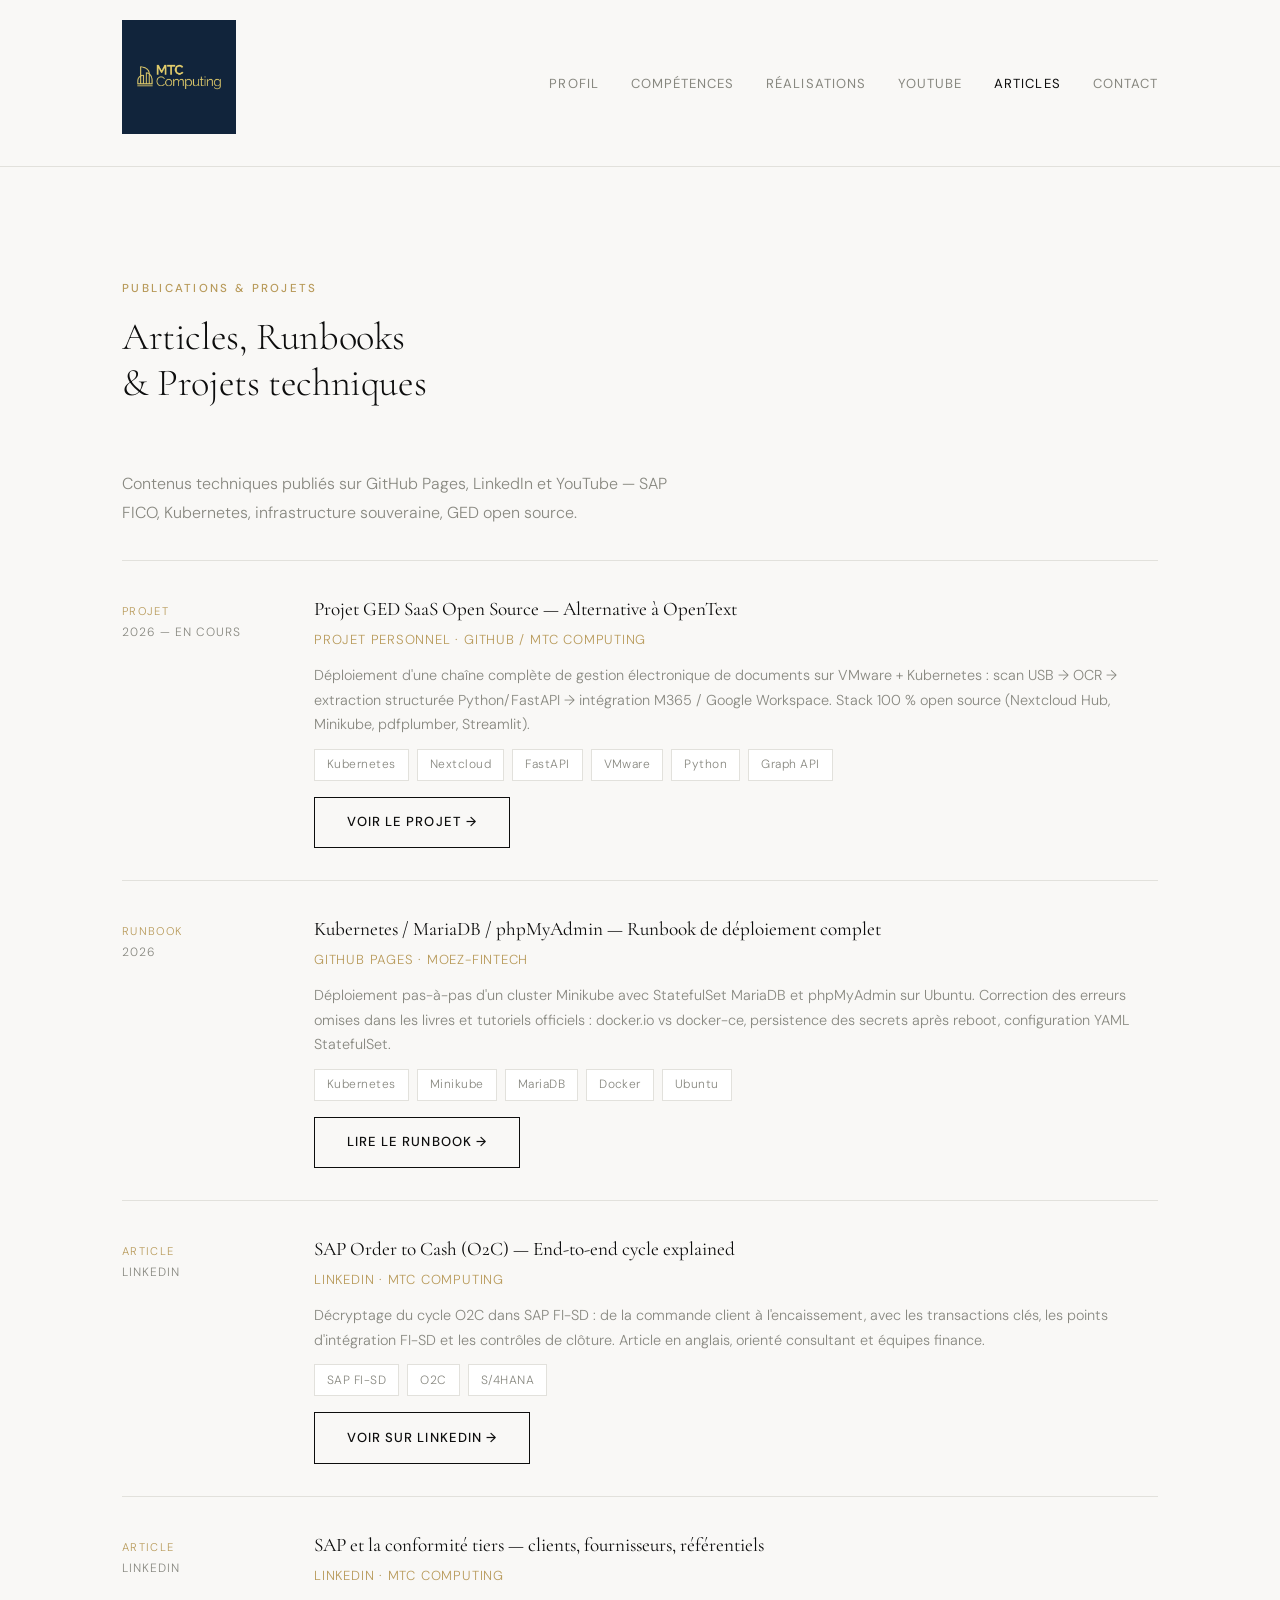
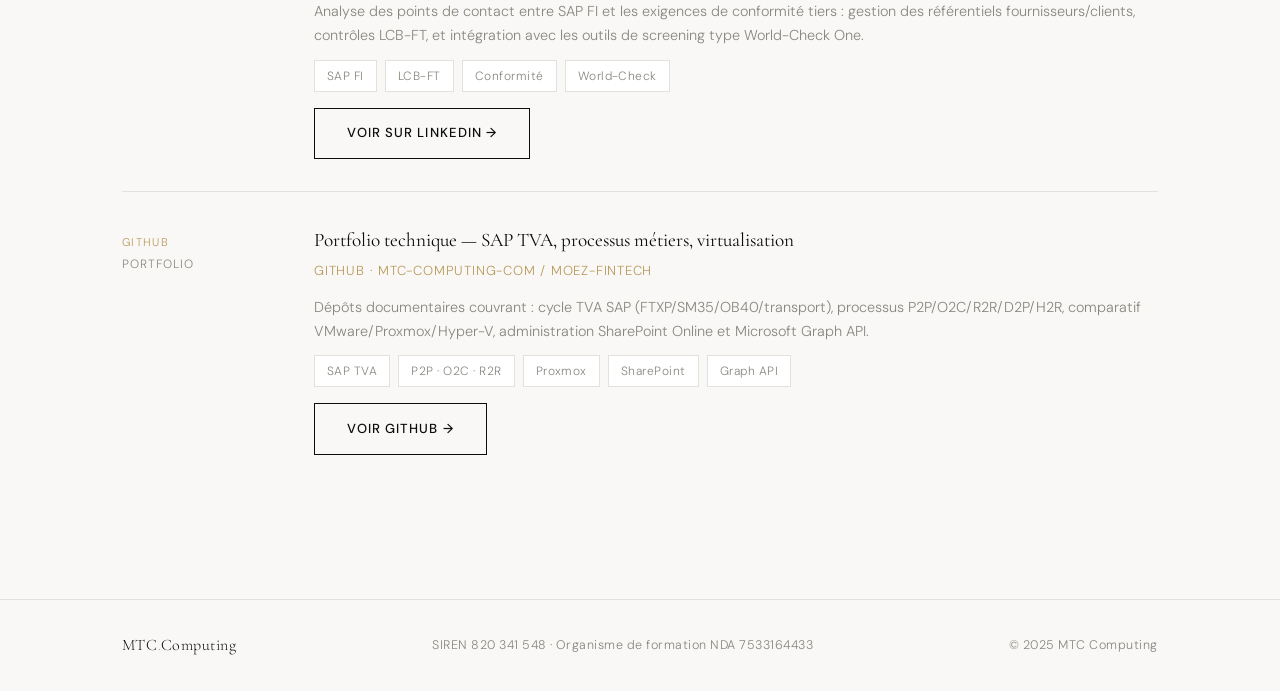
==== articles.html @ 4ebf4333 "Add files via upload" ====
<!DOCTYPE html>
<html lang="fr">
<head>
  <meta charset="UTF-8" />
  <meta name="viewport" content="width=device-width, initial-scale=1.0" />
  <title>Articles & Projets — MTC Computing</title>
  <meta name="description" content="Articles techniques, runbooks et projets open source publiés par Moez L'Agha — SAP FICO, Kubernetes, infrastructure, GED." />
  <link rel="stylesheet" href="styles.css" />
</head>
<body>

<nav>
  <div class="nav-inner">
    <a href="index.html" class="nav-logo">
      <img src="assets/LOGO.png" alt="MTC Computing" style="height:114px;width:auto;" />
    </a>
    <ul class="nav-links">
      <li><a href="index.html#about">Profil</a></li>
      <li><a href="index.html#competences">Compétences</a></li>
      <li><a href="index.html#experience">Réalisations</a></li>
      <li><a href="index.html#content">YouTube</a></li>
      <li><a href="articles.html" class="active">Articles</a></li>
      <li><a href="contact.html">Contact</a></li>
    </ul>
  </div>
</nav>

<section style="padding: var(--space-xl) 0 var(--space-md);">
  <div class="container">
    <p class="section-label">Publications & Projets</p>
    <h1 class="section-title">Articles, Runbooks<br/>&amp; Projets techniques</h1>
    <p style="color: var(--muted); font-size: 1rem; max-width: 560px; line-height: 1.8;">
      Contenus techniques publiés sur GitHub Pages, LinkedIn et YouTube —
      SAP FICO, Kubernetes, infrastructure souveraine, GED open source.
    </p>
  </div>
</section>

<section style="padding: 0 0 var(--space-xl);">
  <div class="container">
    <ul class="exp-list">

      <!-- Projet GED -->
      <li class="exp-item">
        <div class="exp-date" style="padding-top:0.5rem;">
          <span style="font-size:0.7rem; letter-spacing:0.12em; text-transform:uppercase; color:var(--accent);">Projet</span><br/>
          <span style="color:var(--muted); font-size:0.75rem;">2026 — en cours</span>
        </div>
        <div class="exp-body">
          <div class="exp-body-title">
            <a href="mtc-ged-projet.html" style="color:var(--fg); text-decoration:none;">
              Projet GED SaaS Open Source — Alternative à OpenText
            </a>
          </div>
          <div class="exp-body-company">Projet personnel · GitHub / MTC Computing</div>
          <div class="exp-body-desc">
            Déploiement d'une chaîne complète de gestion électronique de documents sur VMware + Kubernetes :
            scan USB → OCR → extraction structurée Python/FastAPI → intégration M365 / Google Workspace.
            Stack 100 % open source (Nextcloud Hub, Minikube, pdfplumber, Streamlit).
          </div>
          <div style="margin-top:0.75rem; display:flex; gap:0.5rem; flex-wrap:wrap;">
            <span class="tag">Kubernetes</span>
            <span class="tag">Nextcloud</span>
            <span class="tag">FastAPI</span>
            <span class="tag">VMware</span>
            <span class="tag">Python</span>
            <span class="tag">Graph API</span>
          </div>
          <a href="mtc-ged-projet.html" class="btn btn-outline" style="margin-top:1rem; display:inline-flex;">
            Voir le projet →
          </a>
        </div>
      </li>

      <!-- Runbook Kubernetes -->
      <li class="exp-item">
        <div class="exp-date" style="padding-top:0.5rem;">
          <span style="font-size:0.7rem; letter-spacing:0.12em; text-transform:uppercase; color:var(--accent);">Runbook</span><br/>
          <span style="color:var(--muted); font-size:0.75rem;">2026</span>
        </div>
        <div class="exp-body">
          <div class="exp-body-title">
            <a href="https://moez-fintech.github.io/K8s/runbook-K8s.html" target="_blank" rel="noopener" style="color:var(--fg); text-decoration:none;">
              Kubernetes / MariaDB / phpMyAdmin — Runbook de déploiement complet
            </a>
          </div>
          <div class="exp-body-company">GitHub Pages · Moez-FinTech</div>
          <div class="exp-body-desc">
            Déploiement pas-à-pas d'un cluster Minikube avec StatefulSet MariaDB et phpMyAdmin
            sur Ubuntu. Correction des erreurs omises dans les livres et tutoriels officiels :
            docker.io vs docker-ce, persistence des secrets après reboot, configuration YAML StatefulSet.
          </div>
          <div style="margin-top:0.75rem; display:flex; gap:0.5rem; flex-wrap:wrap;">
            <span class="tag">Kubernetes</span>
            <span class="tag">Minikube</span>
            <span class="tag">MariaDB</span>
            <span class="tag">Docker</span>
            <span class="tag">Ubuntu</span>
          </div>
          <a href="https://moez-fintech.github.io/K8s/runbook-K8s.html" target="_blank" rel="noopener" class="btn btn-outline" style="margin-top:1rem; display:inline-flex;">
            Lire le runbook →
          </a>
        </div>
      </li>

      <!-- Article LinkedIn O2C -->
      <li class="exp-item">
        <div class="exp-date" style="padding-top:0.5rem;">
          <span style="font-size:0.7rem; letter-spacing:0.12em; text-transform:uppercase; color:var(--accent);">Article</span><br/>
          <span style="color:var(--muted); font-size:0.75rem;">LinkedIn</span>
        </div>
        <div class="exp-body">
          <div class="exp-body-title">
            SAP Order to Cash (O2C) — End-to-end cycle explained
          </div>
          <div class="exp-body-company">LinkedIn · MTC Computing</div>
          <div class="exp-body-desc">
            Décryptage du cycle O2C dans SAP FI-SD : de la commande client à l'encaissement,
            avec les transactions clés, les points d'intégration FI-SD et les contrôles de clôture.
            Article en anglais, orienté consultant et équipes finance.
          </div>
          <div style="margin-top:0.75rem; display:flex; gap:0.5rem; flex-wrap:wrap;">
            <span class="tag">SAP FI-SD</span>
            <span class="tag">O2C</span>
            <span class="tag">S/4HANA</span>
          </div>
          <a href="https://www.linkedin.com/in/moez-l-agha-b020032b5" target="_blank" rel="noopener" class="btn btn-outline" style="margin-top:1rem; display:inline-flex;">
            Voir sur LinkedIn →
          </a>
        </div>
      </li>

      <!-- Article LinkedIn SAP conformité -->
      <li class="exp-item">
        <div class="exp-date" style="padding-top:0.5rem;">
          <span style="font-size:0.7rem; letter-spacing:0.12em; text-transform:uppercase; color:var(--accent);">Article</span><br/>
          <span style="color:var(--muted); font-size:0.75rem;">LinkedIn</span>
        </div>
        <div class="exp-body">
          <div class="exp-body-title">
            SAP et la conformité tiers — clients, fournisseurs, référentiels
          </div>
          <div class="exp-body-company">LinkedIn · MTC Computing</div>
          <div class="exp-body-desc">
            Analyse des points de contact entre SAP FI et les exigences de conformité tiers :
            gestion des référentiels fournisseurs/clients, contrôles LCB-FT, et intégration
            avec les outils de screening type World-Check One.
          </div>
          <div style="margin-top:0.75rem; display:flex; gap:0.5rem; flex-wrap:wrap;">
            <span class="tag">SAP FI</span>
            <span class="tag">LCB-FT</span>
            <span class="tag">Conformité</span>
            <span class="tag">World-Check</span>
          </div>
          <a href="https://www.linkedin.com/in/moez-l-agha-b020032b5" target="_blank" rel="noopener" class="btn btn-outline" style="margin-top:1rem; display:inline-flex;">
            Voir sur LinkedIn →
          </a>
        </div>
      </li>

      <!-- GitHub SAP TVA -->
      <li class="exp-item">
        <div class="exp-date" style="padding-top:0.5rem;">
          <span style="font-size:0.7rem; letter-spacing:0.12em; text-transform:uppercase; color:var(--accent);">GitHub</span><br/>
          <span style="color:var(--muted); font-size:0.75rem;">Portfolio</span>
        </div>
        <div class="exp-body">
          <div class="exp-body-title">
            <a href="https://github.com/Moez-FinTech" target="_blank" rel="noopener" style="color:var(--fg); text-decoration:none;">
              Portfolio technique — SAP TVA, processus métiers, virtualisation
            </a>
          </div>
          <div class="exp-body-company">GitHub · mtc-computing-com / Moez-FinTech</div>
          <div class="exp-body-desc">
            Dépôts documentaires couvrant : cycle TVA SAP (FTXP/SM35/OB40/transport),
            processus P2P/O2C/R2R/D2P/H2R, comparatif VMware/Proxmox/Hyper-V,
            administration SharePoint Online et Microsoft Graph API.
          </div>
          <div style="margin-top:0.75rem; display:flex; gap:0.5rem; flex-wrap:wrap;">
            <span class="tag">SAP TVA</span>
            <span class="tag">P2P · O2C · R2R</span>
            <span class="tag">Proxmox</span>
            <span class="tag">SharePoint</span>
            <span class="tag">Graph API</span>
          </div>
          <a href="https://github.com/Moez-FinTech" target="_blank" rel="noopener" class="btn btn-outline" style="margin-top:1rem; display:inline-flex;">
            Voir GitHub →
          </a>
        </div>
      </li>

    </ul>
  </div>
</section>

<footer>
  <div class="footer-inner">
    <a href="index.html" class="footer-logo">MTC<span>.</span>Computing</a>
    <span>SIREN 820 341 548 · Organisme de formation NDA 7533164433</span>
    <span>© 2025 MTC Computing</span>
  </div>
</footer>

</body>
</html>
---- styles.css ----
/* ─────────────────────────────────────────
   MTC Computing — Global Stylesheet
   Aesthetic: Editorial Minimalism
   ───────────────────────────────────────── */

@import url('https://fonts.googleapis.com/css2?family=Cormorant+Garamond:ital,wght@0,300;0,400;0,600;1,300;1,400&family=DM+Sans:wght@300;400;500&display=swap');

:root {
  --bg:      #F9F8F6;
  --fg:      #0D0D0D;
  --muted:   #888880;
  --border:  #E2E1DC;
  --accent:  #B89A5A;
  --white:   #FFFFFF;
  --card-bg: #FFFFFF;

  --serif:  'Cormorant Garamond', Georgia, serif;
  --sans:   'DM Sans', system-ui, sans-serif;

  --space-xs: 0.5rem;
  --space-sm: 1rem;
  --space-md: 2rem;
  --space-lg: 4rem;
  --space-xl: 7rem;

  --max-w: 1100px;
  --transition: 0.25s cubic-bezier(0.4,0,0.2,1);
}

*, *::before, *::after { box-sizing: border-box; margin: 0; padding: 0; }

html { scroll-behavior: smooth; }

body {
  font-family: var(--sans);
  font-weight: 300;
  font-size: 1rem;
  line-height: 1.7;
  color: var(--fg);
  background: var(--bg);
  -webkit-font-smoothing: antialiased;
}

/* ── Layout ──────────────────────────────── */
.container {
  max-width: var(--max-w);
  margin: 0 auto;
  padding: 0 var(--space-md);
}

section { padding: var(--space-xl) 0; }

/* ── Navigation ──────────────────────────── */
nav {
  position: sticky;
  top: 0;
  z-index: 100;
  background: rgba(249,248,246,0.92);
  backdrop-filter: blur(12px);
  border-bottom: 1px solid var(--border);
}

.nav-inner {
  max-width: var(--max-w);
  margin: 0 auto;
  padding: 1.25rem var(--space-md);
  display: flex;
  align-items: center;
  justify-content: space-between;
}

.nav-logo {
  font-family: var(--serif);
  font-size: 1.35rem;
  font-weight: 600;
  letter-spacing: 0.01em;
  color: var(--fg);
  text-decoration: none;
}

.nav-logo span {
  color: var(--accent);
}

.nav-links {
  display: flex;
  gap: var(--space-md);
  list-style: none;
}

.nav-links a {
  font-size: 0.82rem;
  font-weight: 400;
  letter-spacing: 0.08em;
  text-transform: uppercase;
  color: var(--muted);
  text-decoration: none;
  transition: color var(--transition);
}

.nav-links a:hover,
.nav-links a.active { color: var(--fg); }

/* ── Hero ────────────────────────────────── */
.hero {
  padding: var(--space-xl) 0;
  border-bottom: 1px solid var(--border);
}

.hero-grid {
  display: grid;
  grid-template-columns: 1fr 1fr;
  gap: var(--space-lg);
  align-items: end;
}

.hero-eyebrow {
  font-family: var(--sans);
  font-size: 0.75rem;
  font-weight: 500;
  letter-spacing: 0.15em;
  text-transform: uppercase;
  color: var(--accent);
  margin-bottom: 1.5rem;
  display: flex;
  align-items: center;
  gap: 0.75rem;
}

.hero-eyebrow::after {
  content: '';
  display: block;
  width: 32px;
  height: 1px;
  background: var(--accent);
}

.hero-title {
  font-family: var(--serif);
  font-size: clamp(2.8rem, 5vw, 4.5rem);
  font-weight: 300;
  line-height: 1.1;
  letter-spacing: -0.02em;
  margin-bottom: 1.5rem;
}

.hero-title em {
  font-style: italic;
  color: var(--muted);
}

.hero-subtitle {
  font-size: 1rem;
  font-weight: 300;
  color: var(--muted);
  max-width: 420px;
  margin-bottom: 2.5rem;
  line-height: 1.8;
}

.hero-right {
  padding-bottom: 0.5rem;
}

.hero-stats {
  display: grid;
  grid-template-columns: 1fr 1fr;
  gap: 1.5rem;
  margin-bottom: 2rem;
}

.stat {
  border-top: 1px solid var(--border);
  padding-top: 1rem;
}

.stat-number {
  font-family: var(--serif);
  font-size: 2.5rem;
  font-weight: 300;
  line-height: 1;
  margin-bottom: 0.25rem;
}

.stat-label {
  font-size: 0.78rem;
  letter-spacing: 0.06em;
  text-transform: uppercase;
  color: var(--muted);
}

.hero-tags {
  display: flex;
  flex-wrap: wrap;
  gap: 0.5rem;
}

.tag {
  font-size: 0.75rem;
  letter-spacing: 0.04em;
  padding: 0.3rem 0.75rem;
  border: 1px solid var(--border);
  color: var(--muted);
  background: var(--white);
}

/* ── Buttons ─────────────────────────────── */
.btn {
  display: inline-flex;
  align-items: center;
  gap: 0.5rem;
  font-family: var(--sans);
  font-size: 0.82rem;
  font-weight: 500;
  letter-spacing: 0.08em;
  text-transform: uppercase;
  text-decoration: none;
  padding: 0.85rem 2rem;
  transition: all var(--transition);
  cursor: pointer;
  border: none;
}

.btn-primary {
  background: var(--fg);
  color: var(--white);
}

.btn-primary:hover {
  background: #2a2a2a;
}

.btn-outline {
  background: transparent;
  color: var(--fg);
  border: 1px solid var(--fg);
}

.btn-outline:hover {
  background: var(--fg);
  color: var(--white);
}

.btn-group {
  display: flex;
  gap: 1rem;
  flex-wrap: wrap;
}

/* ── Section Labels ──────────────────────── */
.section-label {
  font-size: 0.72rem;
  font-weight: 500;
  letter-spacing: 0.2em;
  text-transform: uppercase;
  color: var(--accent);
  margin-bottom: 1rem;
}

.section-title {
  font-family: var(--serif);
  font-size: clamp(1.8rem, 3vw, 2.8rem);
  font-weight: 300;
  line-height: 1.2;
  letter-spacing: -0.01em;
  margin-bottom: var(--space-lg);
}

/* ── About ───────────────────────────────── */
.about-grid {
  display: grid;
  grid-template-columns: 1fr 1.6fr;
  gap: var(--space-lg);
  align-items: start;
}

.about-left {
  position: sticky;
  top: 6rem;
}

.about-name {
  font-family: var(--serif);
  font-size: 1.4rem;
  font-weight: 400;
  margin-bottom: 0.25rem;
}

.about-role {
  font-size: 0.82rem;
  letter-spacing: 0.08em;
  text-transform: uppercase;
  color: var(--accent);
  margin-bottom: 1.5rem;
}

.about-photo-placeholder {
  width: 100%;
  aspect-ratio: 3/4;
  background: var(--border);
  display: flex;
  align-items: center;
  justify-content: center;
  font-size: 0.75rem;
  letter-spacing: 0.1em;
  text-transform: uppercase;
  color: var(--muted);
  margin-bottom: 1.5rem;
  max-width: 260px;
}

.about-meta {
  list-style: none;
  font-size: 0.85rem;
  color: var(--muted);
  line-height: 2;
}

.about-meta li span {
  color: var(--fg);
  font-weight: 400;
}

.about-text p {
  font-size: 1.05rem;
  font-weight: 300;
  color: #333;
  margin-bottom: 1.5rem;
  line-height: 1.85;
}

.about-text p:first-child {
  font-family: var(--serif);
  font-size: 1.3rem;
  line-height: 1.6;
  color: var(--fg);
}

/* ── Skills ──────────────────────────────── */
.skills-section {
  background: var(--fg);
  color: var(--white);
}

.skills-section .section-label { color: var(--accent); }

.skills-section .section-title { color: var(--white); }

.skills-grid {
  display: grid;
  grid-template-columns: repeat(3, 1fr);
  gap: 1px;
  background: #333;
  border: 1px solid #333;
}

.skill-block {
  background: var(--fg);
  padding: 2rem;
  transition: background var(--transition);
}

.skill-block:hover {
  background: #1a1a1a;
}

.skill-block-title {
  font-family: var(--serif);
  font-size: 1.2rem;
  font-weight: 300;
  color: var(--white);
  margin-bottom: 1rem;
  padding-bottom: 0.75rem;
  border-bottom: 1px solid #333;
}

.skill-list {
  list-style: none;
  font-size: 0.82rem;
  color: #AAA;
  line-height: 2;
  letter-spacing: 0.02em;
}

.skill-list li::before {
  content: '— ';
  color: var(--accent);
}

/* ── Experience ──────────────────────────── */
.exp-list {
  list-style: none;
}

.exp-item {
  display: grid;
  grid-template-columns: 160px 1fr;
  gap: var(--space-md);
  padding: 2rem 0;
  border-top: 1px solid var(--border);
}

.exp-date {
  font-size: 0.78rem;
  letter-spacing: 0.08em;
  text-transform: uppercase;
  color: var(--muted);
  padding-top: 0.15rem;
}

.exp-body-title {
  font-family: var(--serif);
  font-size: 1.2rem;
  font-weight: 400;
  margin-bottom: 0.2rem;
}

.exp-body-company {
  font-size: 0.82rem;
  letter-spacing: 0.06em;
  text-transform: uppercase;
  color: var(--accent);
  margin-bottom: 0.75rem;
}

.exp-body-desc {
  font-size: 0.9rem;
  color: var(--muted);
  line-height: 1.7;
}

/* ── YouTube CTA ─────────────────────────── */
.youtube-section {
  background: var(--white);
  border-top: 1px solid var(--border);
  border-bottom: 1px solid var(--border);
}

.youtube-inner {
  display: grid;
  grid-template-columns: 1fr 1fr;
  gap: var(--space-lg);
  align-items: center;
}

.youtube-text .section-title { margin-bottom: 1rem; }

.youtube-desc {
  font-size: 1rem;
  color: var(--muted);
  margin-bottom: 2rem;
  line-height: 1.8;
}

.youtube-visual {
  background: #0D0D0D;
  aspect-ratio: 16/9;
  display: flex;
  align-items: center;
  justify-content: center;
  position: relative;
  overflow: hidden;
}

.play-btn {
  width: 64px;
  height: 64px;
  border: 2px solid rgba(255,255,255,0.6);
  border-radius: 50%;
  display: flex;
  align-items: center;
  justify-content: center;
  color: rgba(255,255,255,0.8);
  font-size: 1.4rem;
  transition: all var(--transition);
  cursor: pointer;
}

.play-btn:hover {
  border-color: var(--accent);
  color: var(--accent);
  transform: scale(1.05);
}

.youtube-label {
  position: absolute;
  bottom: 1rem;
  left: 1rem;
  font-size: 0.75rem;
  letter-spacing: 0.12em;
  text-transform: uppercase;
  color: rgba(255,255,255,0.5);
}

/* ── Contact Section (on index) ──────────── */
.contact-strip {
  background: var(--bg);
  text-align: center;
}

.contact-strip .section-title {
  margin-bottom: 0.75rem;
}

.contact-strip p {
  font-size: 1rem;
  color: var(--muted);
  margin-bottom: 2.5rem;
}

/* ── Contact Page ────────────────────────── */
.contact-page-grid {
  display: grid;
  grid-template-columns: 1fr 1.4fr;
  gap: var(--space-lg);
  align-items: start;
}

.contact-info-title {
  font-family: var(--serif);
  font-size: 1rem;
  font-weight: 400;
  margin-bottom: 1.5rem;
}

.contact-info-list {
  list-style: none;
  font-size: 0.88rem;
  color: var(--muted);
  line-height: 2.5;
}

.contact-info-list a {
  color: var(--fg);
  text-decoration: none;
  transition: color var(--transition);
}

.contact-info-list a:hover { color: var(--accent); }

.contact-info-list .info-label {
  display: block;
  font-size: 0.7rem;
  letter-spacing: 0.15em;
  text-transform: uppercase;
  color: var(--accent);
  margin-bottom: 0;
  line-height: 1;
}

.contact-divider {
  height: 1px;
  background: var(--border);
  margin: 2rem 0;
}

.social-links {
  display: flex;
  flex-direction: column;
  gap: 1rem;
}

.social-link {
  display: flex;
  align-items: center;
  gap: 0.75rem;
  font-size: 0.85rem;
  color: var(--fg);
  text-decoration: none;
  padding: 0.75rem 1rem;
  border: 1px solid var(--border);
  transition: all var(--transition);
}

.social-link:hover {
  border-color: var(--fg);
  background: var(--fg);
  color: var(--white);
}

.social-link svg {
  width: 18px;
  height: 18px;
  flex-shrink: 0;
}

/* Contact Form */
.contact-form {
  display: flex;
  flex-direction: column;
  gap: 1.5rem;
}

.form-group {
  display: flex;
  flex-direction: column;
  gap: 0.4rem;
}

.form-group label {
  font-size: 0.72rem;
  letter-spacing: 0.15em;
  text-transform: uppercase;
  color: var(--muted);
}

.form-group input,
.form-group select,
.form-group textarea {
  font-family: var(--sans);
  font-size: 0.95rem;
  font-weight: 300;
  color: var(--fg);
  background: var(--white);
  border: 1px solid var(--border);
  padding: 0.85rem 1rem;
  outline: none;
  transition: border-color var(--transition);
  width: 100%;
  resize: vertical;
}

.form-group input:focus,
.form-group select:focus,
.form-group textarea:focus {
  border-color: var(--fg);
}

.form-row {
  display: grid;
  grid-template-columns: 1fr 1fr;
  gap: 1.5rem;
}

/* ── Footer ──────────────────────────────── */
footer {
  border-top: 1px solid var(--border);
  padding: 2rem 0;
}

.footer-inner {
  max-width: var(--max-w);
  margin: 0 auto;
  padding: 0 var(--space-md);
  display: flex;
  justify-content: space-between;
  align-items: center;
  font-size: 0.78rem;
  color: var(--muted);
  letter-spacing: 0.04em;
}

.footer-logo {
  font-family: var(--serif);
  font-size: 1rem;
  color: var(--fg);
  text-decoration: none;
}

.footer-logo span { color: var(--accent); }

/* ── Animations ──────────────────────────── */
@keyframes fadeUp {
  from { opacity: 0; transform: translateY(24px); }
  to   { opacity: 1; transform: translateY(0); }
}

.fade-up {
  animation: fadeUp 0.7s ease forwards;
}

.fade-up-d1 { animation-delay: 0.1s; opacity: 0; }
.fade-up-d2 { animation-delay: 0.2s; opacity: 0; }
.fade-up-d3 { animation-delay: 0.35s; opacity: 0; }
.fade-up-d4 { animation-delay: 0.5s; opacity: 0; }

/* ── Responsive ──────────────────────────── */
@media (max-width: 900px) {
  .hero-grid,
  .about-grid,
  .youtube-inner,
  .contact-page-grid { grid-template-columns: 1fr; }

  .skills-grid { grid-template-columns: 1fr 1fr; }

  .exp-item { grid-template-columns: 1fr; gap: 0.5rem; }

  .about-left { position: static; }

  .about-photo-placeholder { max-width: 180px; }
}

@media (max-width: 600px) {
  :root { --space-xl: 4rem; --space-lg: 2.5rem; }

  .skills-grid { grid-template-columns: 1fr; }

  .form-row { grid-template-columns: 1fr; }

  .footer-inner { flex-direction: column; gap: 0.75rem; text-align: center; }

  .nav-links { display: none; }
}
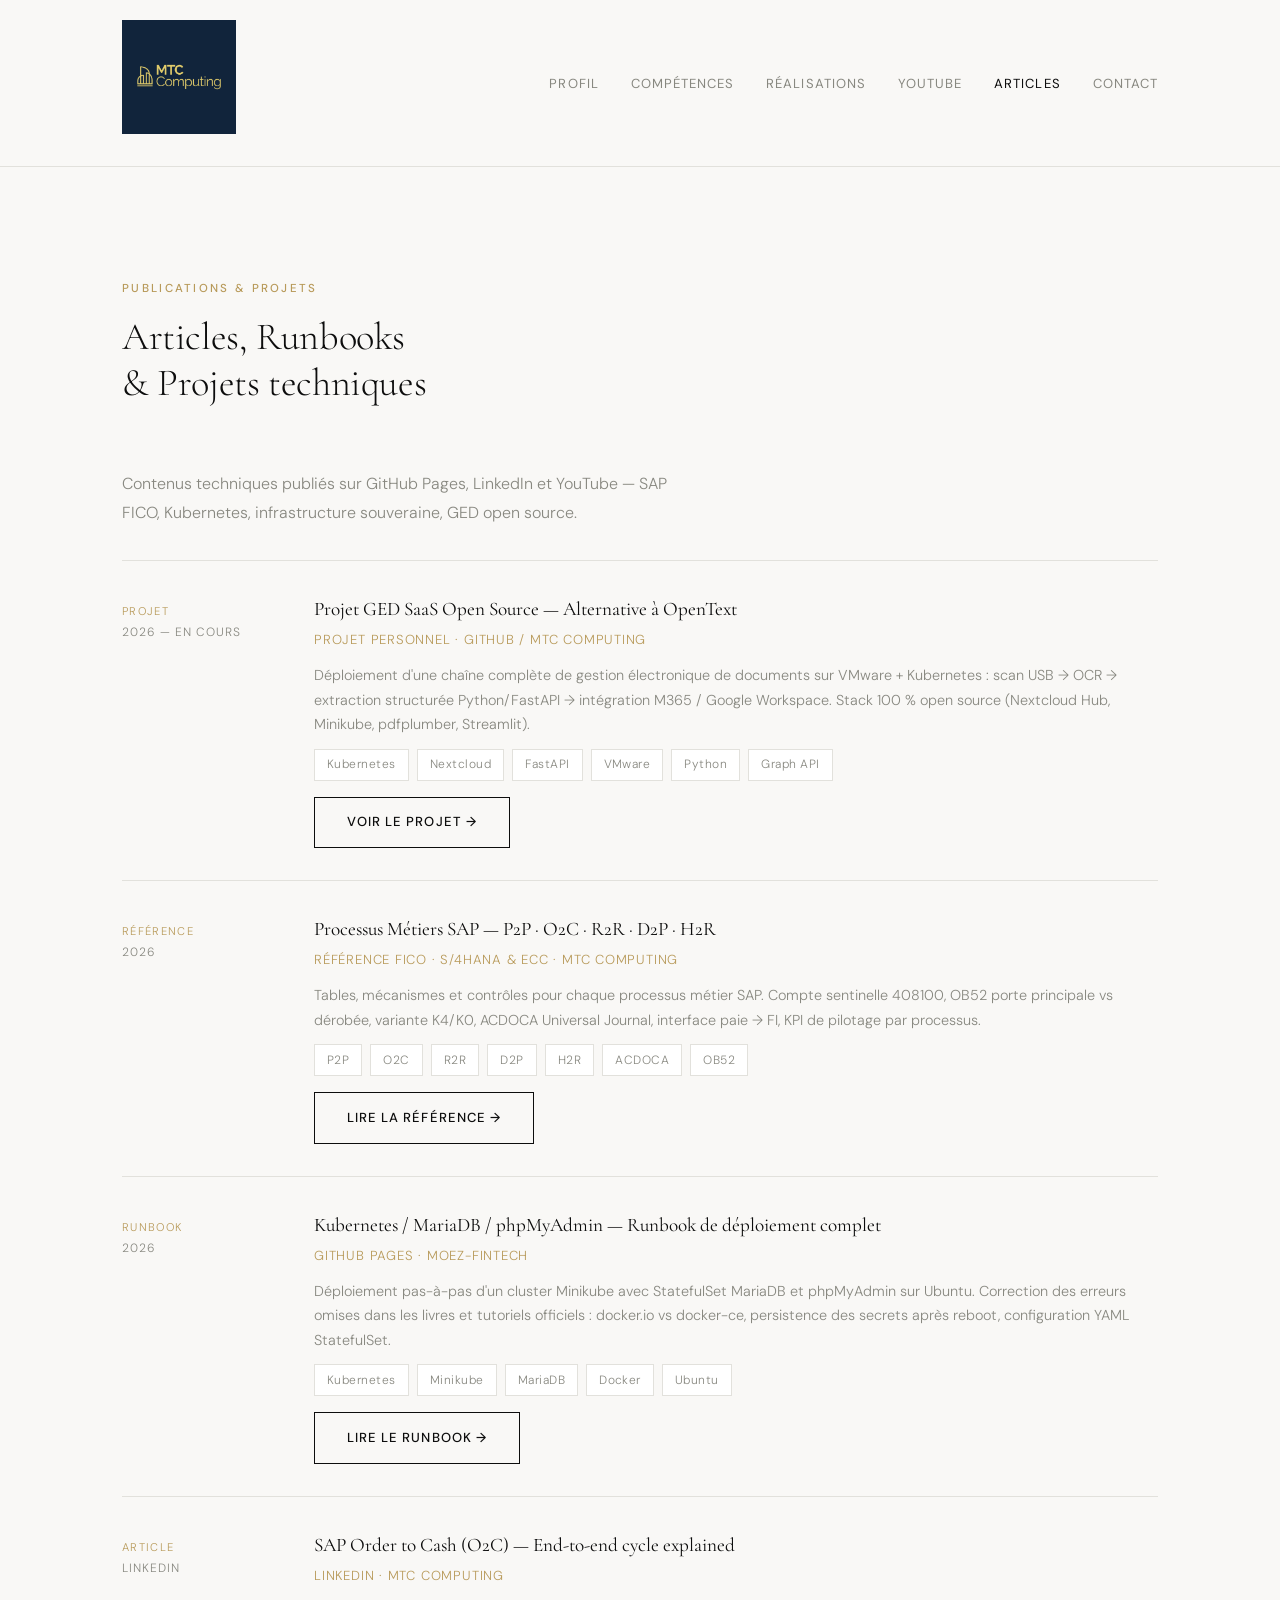
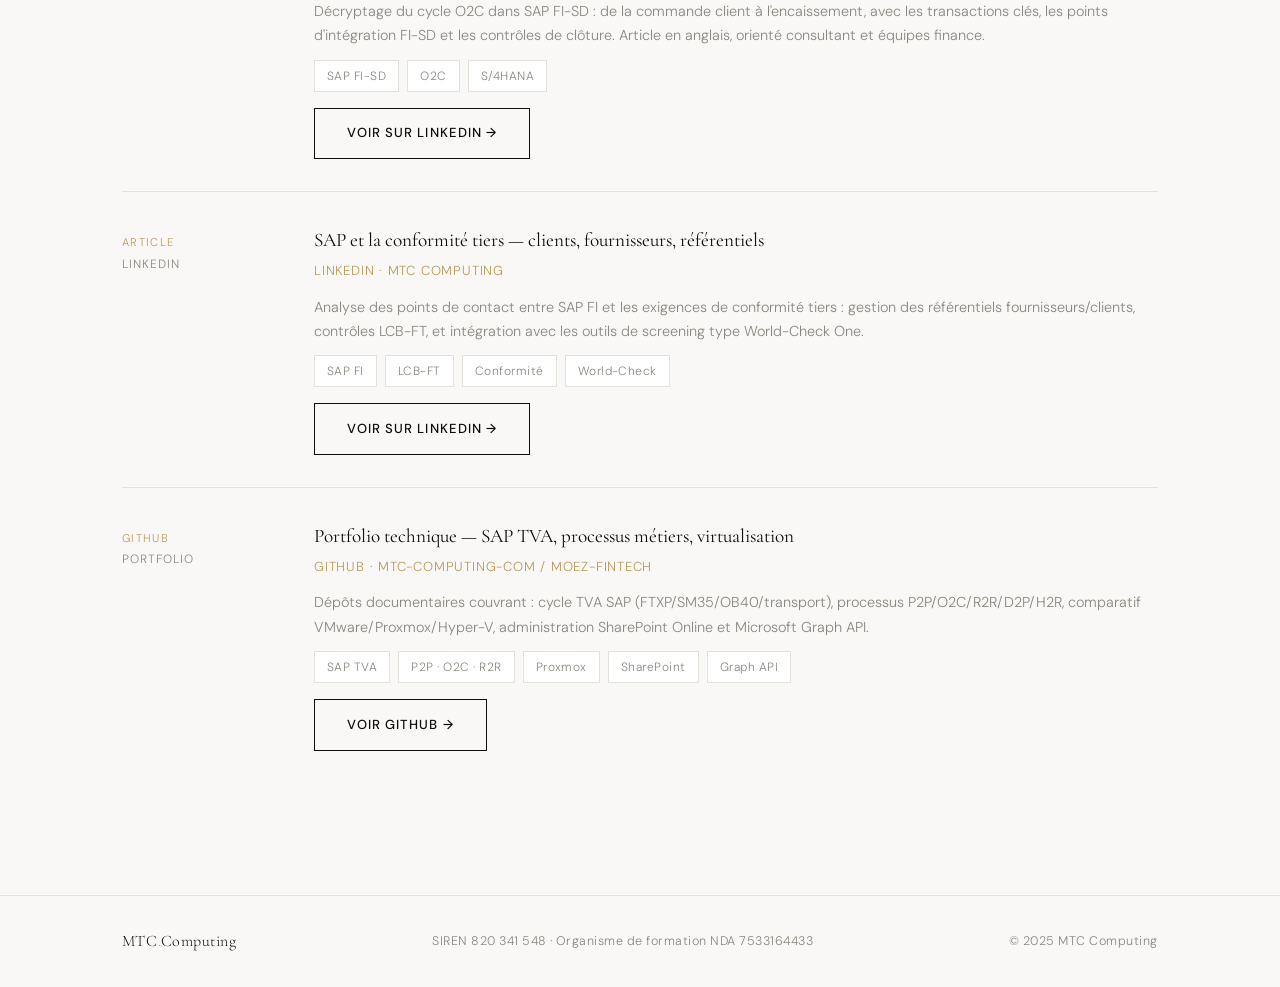
==== commit 0e20b660: "Add 'Processus Métiers SAP' experience section Added a new experience item for 'Processus Métiers SA" ====
--- a/articles.html
+++ b/articles.html
@@ -72,6 +72,39 @@
         </div>
       </li>
 
+      <!-- Processus Métiers SAP -->
+      <li class="exp-item">
+        <div class="exp-date" style="padding-top:0.5rem;">
+          <span style="font-size:0.7rem; letter-spacing:0.12em; text-transform:uppercase; color:var(--accent);">Référence</span><br/>
+          <span style="color:var(--muted); font-size:0.75rem;">2026</span>
+        </div>
+        <div class="exp-body">
+          <div class="exp-body-title">
+            <a href="processus-metiers-sap.html" style="color:var(--fg); text-decoration:none;">
+              Processus Métiers SAP — P2P · O2C · R2R · D2P · H2R
+            </a>
+          </div>
+          <div class="exp-body-company">Référence FICO · S/4HANA &amp; ECC · MTC Computing</div>
+          <div class="exp-body-desc">
+            Tables, mécanismes et contrôles pour chaque processus métier SAP.
+            Compte sentinelle 408100, OB52 porte principale vs dérobée, variante K4/K0,
+            ACDOCA Universal Journal, interface paie → FI, KPI de pilotage par processus.
+          </div>
+          <div style="margin-top:0.75rem; display:flex; gap:0.5rem; flex-wrap:wrap;">
+            <span class="tag">P2P</span>
+            <span class="tag">O2C</span>
+            <span class="tag">R2R</span>
+            <span class="tag">D2P</span>
+            <span class="tag">H2R</span>
+            <span class="tag">ACDOCA</span>
+            <span class="tag">OB52</span>
+          </div>
+          <a href="processus-metiers-sap.html" class="btn btn-outline" style="margin-top:1rem; display:inline-flex;">
+            Lire la référence →
+          </a>
+        </div>
+      </li>
+
       <!-- Runbook Kubernetes -->
       <li class="exp-item">
         <div class="exp-date" style="padding-top:0.5rem;">
